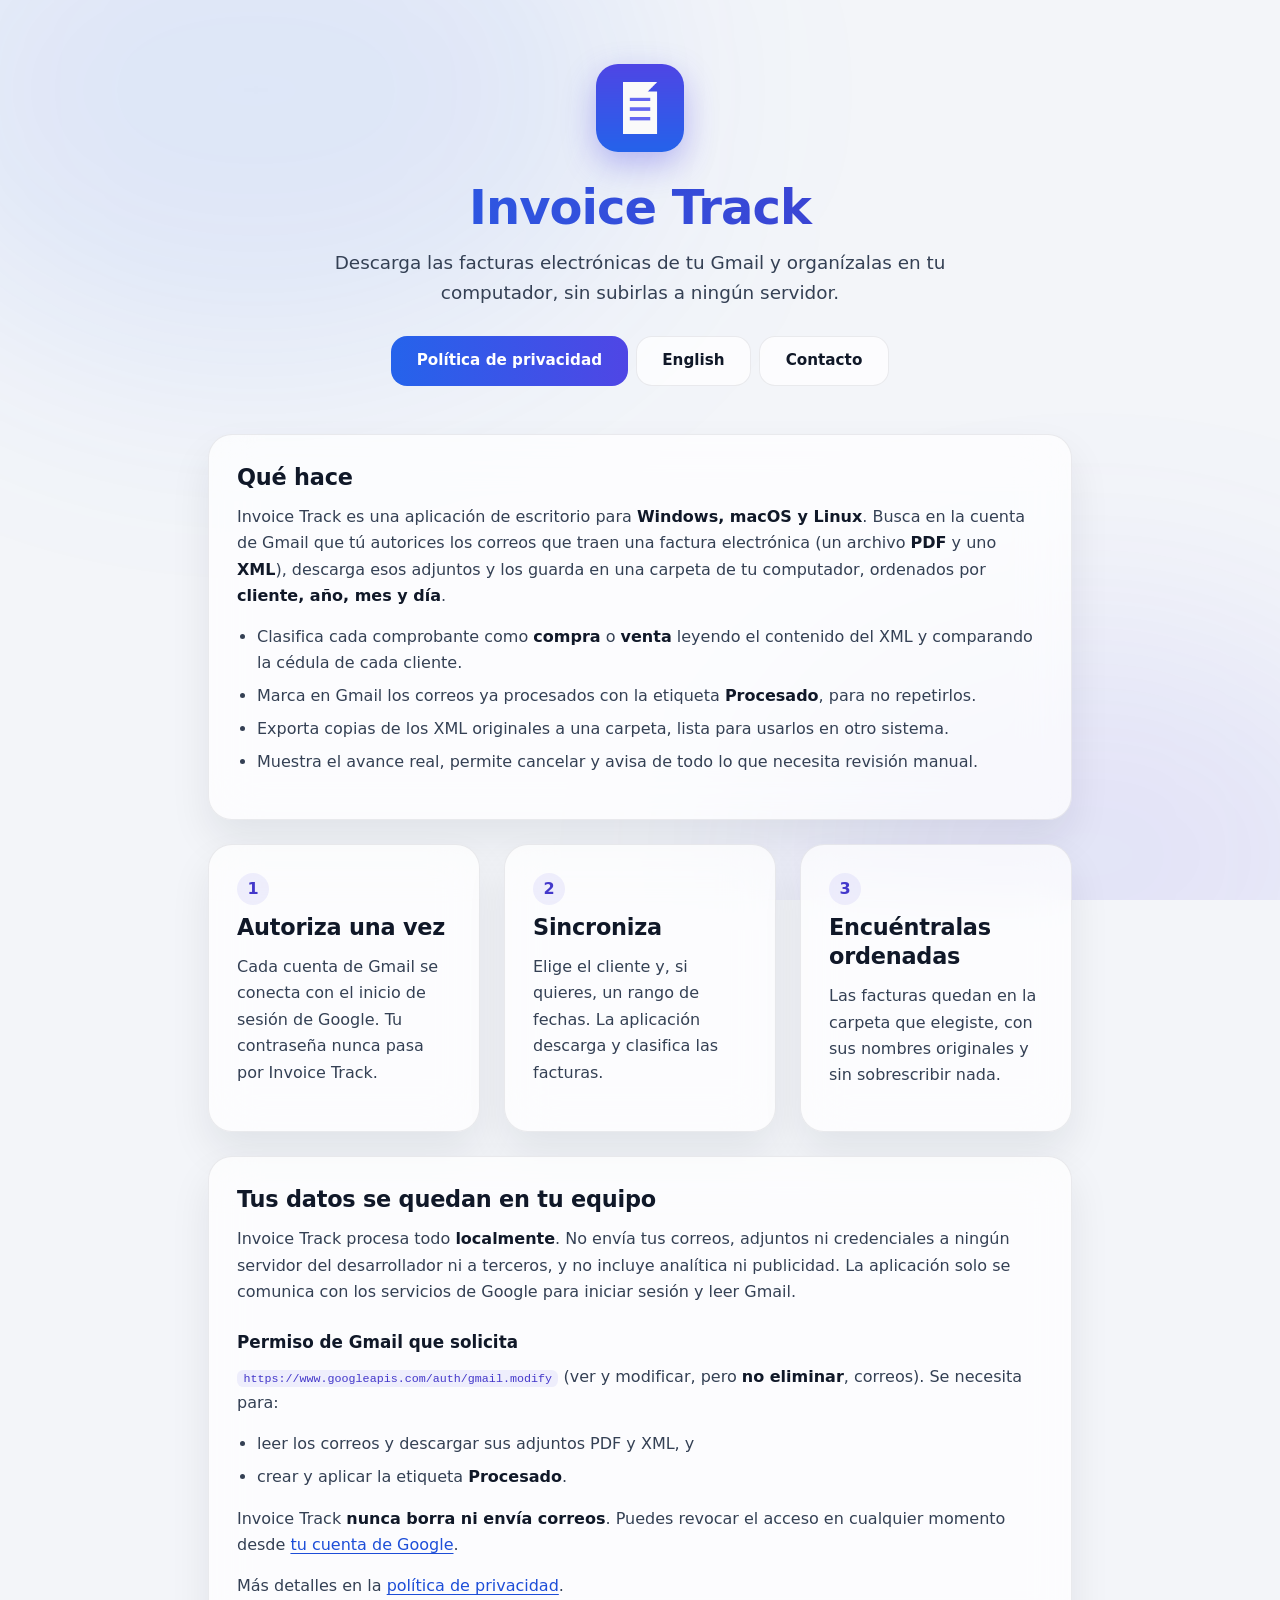
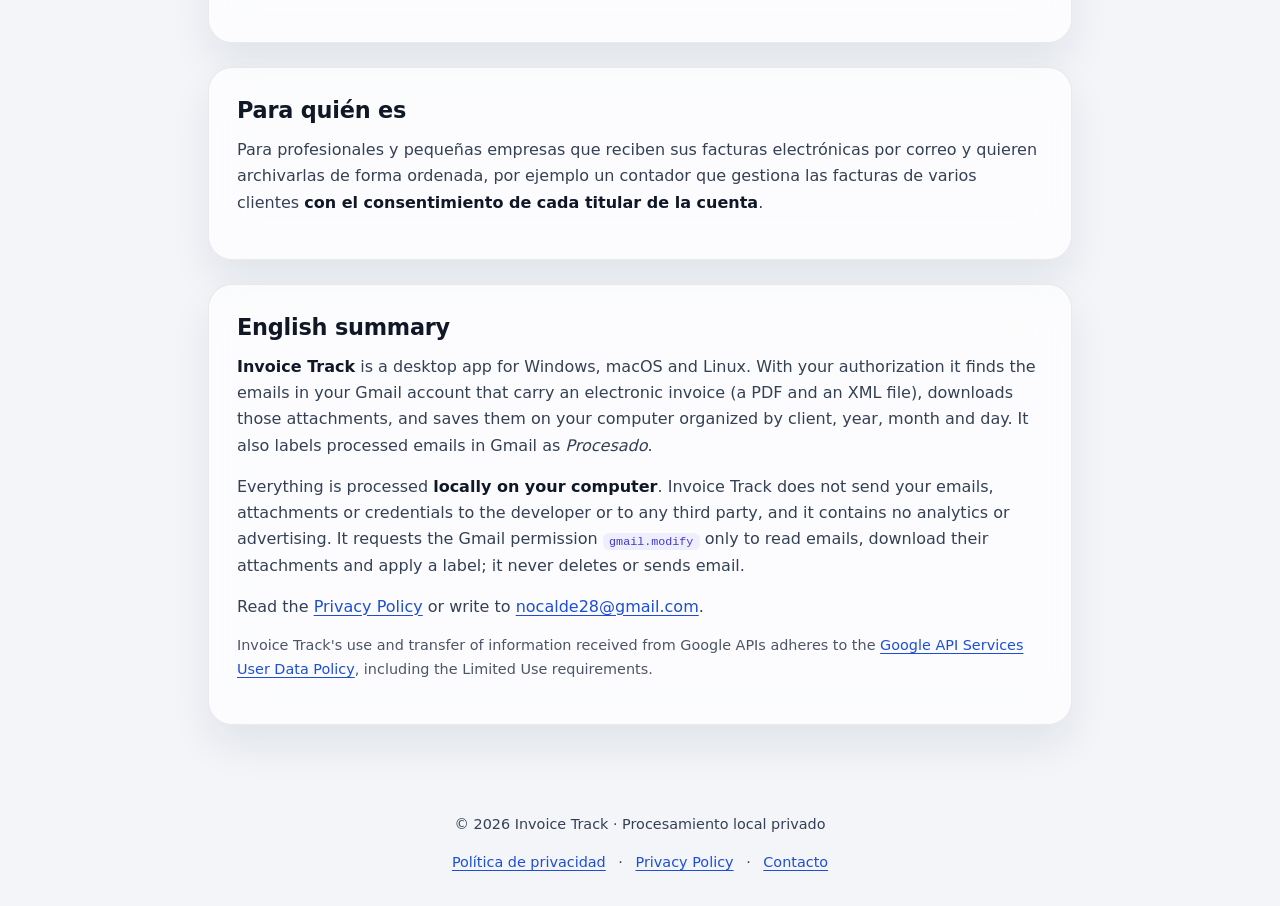
==== index.html @ d2477834 "feat: add Invoice Track homepage and privacy policy" ====
<!DOCTYPE html>
<html lang="es">
<head>
  <meta charset="UTF-8">
  <meta name="viewport" content="width=device-width, initial-scale=1.0">
  <meta name="color-scheme" content="dark light">
  <title>Invoice Track</title>
  <meta name="description" content="Invoice Track es una aplicación de escritorio que descarga las facturas electrónicas (PDF y XML) de tus correos de Gmail y las organiza en tu disco por cliente, año, mes y día.">
  <link rel="icon" type="image/png" href="img/favicon.png">
  <link rel="stylesheet" href="css/site.css">
</head>
<body>
  <div class="orbs" aria-hidden="true"></div>

  <main class="wrap">
    <header class="hero">
      <img class="logo" src="img/logo.png" width="88" height="88" alt="Logotipo de Invoice Track">
      <h1>Invoice Track</h1>
      <p class="lead">Descarga las facturas electrónicas de tu Gmail y organízalas en tu computador, sin subirlas a ningún servidor.</p>
      <nav class="nav" aria-label="Principal">
        <a class="btn" href="privacy.html">Política de privacidad</a>
        <a class="btn secondary" href="#en">English</a>
        <a class="btn secondary" href="mailto:nocalde28@gmail.com">Contacto</a>
      </nav>
    </header>

    <section class="panel" aria-labelledby="que-hace">
      <h2 id="que-hace">Qué hace</h2>
      <p>Invoice Track es una aplicación de escritorio para <strong>Windows, macOS y Linux</strong>. Busca en la cuenta de Gmail que tú autorices los correos que traen una factura electrónica (un archivo <strong>PDF</strong> y uno <strong>XML</strong>), descarga esos adjuntos y los guarda en una carpeta de tu computador, ordenados por <strong>cliente, año, mes y día</strong>.</p>
      <ul>
        <li>Clasifica cada comprobante como <strong>compra</strong> o <strong>venta</strong> leyendo el contenido del XML y comparando la cédula de cada cliente.</li>
        <li>Marca en Gmail los correos ya procesados con la etiqueta <strong>Procesado</strong>, para no repetirlos.</li>
        <li>Exporta copias de los XML originales a una carpeta, lista para usarlos en otro sistema.</li>
        <li>Muestra el avance real, permite cancelar y avisa de todo lo que necesita revisión manual.</li>
      </ul>
    </section>

    <div class="grid">
      <section class="panel" aria-labelledby="paso-1">
        <span class="step" aria-hidden="true">1</span>
        <h2 id="paso-1">Autoriza una vez</h2>
        <p>Cada cuenta de Gmail se conecta con el inicio de sesión de Google. Tu contraseña nunca pasa por Invoice Track.</p>
      </section>
      <section class="panel" aria-labelledby="paso-2">
        <span class="step" aria-hidden="true">2</span>
        <h2 id="paso-2">Sincroniza</h2>
        <p>Elige el cliente y, si quieres, un rango de fechas. La aplicación descarga y clasifica las facturas.</p>
      </section>
      <section class="panel" aria-labelledby="paso-3">
        <span class="step" aria-hidden="true">3</span>
        <h2 id="paso-3">Encuéntralas ordenadas</h2>
        <p>Las facturas quedan en la carpeta que elegiste, con sus nombres originales y sin sobrescribir nada.</p>
      </section>
    </div>

    <section class="panel" aria-labelledby="datos">
      <h2 id="datos">Tus datos se quedan en tu equipo</h2>
      <p>Invoice Track procesa todo <strong>localmente</strong>. No envía tus correos, adjuntos ni credenciales a ningún servidor del desarrollador ni a terceros, y no incluye analítica ni publicidad. La aplicación solo se comunica con los servicios de Google para iniciar sesión y leer Gmail.</p>
      <h3>Permiso de Gmail que solicita</h3>
      <p><code>https://www.googleapis.com/auth/gmail.modify</code> (ver y modificar, pero <strong>no eliminar</strong>, correos). Se necesita para:</p>
      <ul>
        <li>leer los correos y descargar sus adjuntos PDF y XML, y</li>
        <li>crear y aplicar la etiqueta <strong>Procesado</strong>.</li>
      </ul>
      <p>Invoice Track <strong>nunca borra ni envía correos</strong>. Puedes revocar el acceso en cualquier momento desde <a href="https://myaccount.google.com/permissions" rel="noopener">tu cuenta de Google</a>.</p>
      <p>Más detalles en la <a href="privacy.html">política de privacidad</a>.</p>
    </section>

    <section class="panel" aria-labelledby="para-quien">
      <h2 id="para-quien">Para quién es</h2>
      <p>Para profesionales y pequeñas empresas que reciben sus facturas electrónicas por correo y quieren archivarlas de forma ordenada, por ejemplo un contador que gestiona las facturas de varios clientes <strong>con el consentimiento de cada titular de la cuenta</strong>.</p>
    </section>

    <section class="panel" id="en" lang="en" aria-labelledby="en-title">
      <h2 id="en-title">English summary</h2>
      <p><strong>Invoice Track</strong> is a desktop app for Windows, macOS and Linux. With your authorization it finds the emails in your Gmail account that carry an electronic invoice (a PDF and an XML file), downloads those attachments, and saves them on your computer organized by client, year, month and day. It also labels processed emails in Gmail as <em>Procesado</em>.</p>
      <p>Everything is processed <strong>locally on your computer</strong>. Invoice Track does not send your emails, attachments or credentials to the developer or to any third party, and it contains no analytics or advertising. It requests the Gmail permission <code>gmail.modify</code> only to read emails, download their attachments and apply a label; it never deletes or sends email.</p>
      <p>Read the <a href="privacy.html#en">Privacy Policy</a> or write to <a href="mailto:nocalde28@gmail.com">nocalde28@gmail.com</a>.</p>
      <p class="lang-note">Invoice Track's use and transfer of information received from Google APIs adheres to the <a href="https://developers.google.com/terms/api-services-user-data-policy" rel="noopener">Google API Services User Data Policy</a>, including the Limited Use requirements.</p>
    </section>
  </main>

  <footer>
    <p>&copy; 2026 Invoice Track &middot; Procesamiento local privado</p>
    <p><a href="privacy.html">Política de privacidad</a> &middot; <a href="privacy.html#en">Privacy Policy</a> &middot; <a href="mailto:nocalde28@gmail.com">Contacto</a></p>
  </footer>
</body>
</html>
---- css/site.css ----
/* Misma paleta que la app (src/input.css): oscuro por defecto y claro si el sistema lo prefiere. */
:root {
  color-scheme: dark light;
  --bg: #030712;
  --surface: rgba(255, 255, 255, 0.03);
  --border: rgba(255, 255, 255, 0.08);
  --shadow: 0 20px 40px rgba(0, 0, 0, 0.4);
  --text: #f3f4f6;
  --text-2: #d1d5db;
  --muted: #9ca3af;
  --link: #93c5fd;
  --title-from: #60a5fa;
  --title-to: #a5b4fc;
  --orb-1: rgba(37, 99, 235, 0.1);
  --orb-2: rgba(79, 70, 229, 0.1);
  --chip-bg: rgba(99, 102, 241, 0.12);
  --chip-text: #a5b4fc;
}

@media (prefers-color-scheme: light) {
  :root {
    --bg: #f3f5f9;
    --surface: rgba(255, 255, 255, 0.72);
    --border: rgba(15, 23, 42, 0.08);
    --shadow: 0 20px 40px rgba(15, 23, 42, 0.08);
    --text: #101828;
    --text-2: #344054;
    --muted: #4b5565;
    --link: #1d4ed8;
    --title-from: #2563eb;
    --title-to: #4338ca;
    --chip-bg: rgba(79, 70, 229, 0.08);
    --chip-text: #4338ca;
  }
}

* { box-sizing: border-box; }

html { scroll-behavior: smooth; }

body {
  margin: 0;
  min-height: 100vh;
  background: var(--bg);
  color: var(--text);
  font-family: Inter, ui-sans-serif, system-ui, -apple-system, "Segoe UI", Roboto, "Helvetica Neue", Arial, sans-serif;
  line-height: 1.65;
  -webkit-font-smoothing: antialiased;
}

::selection { background: rgba(99, 102, 241, 0.3); }

/* Orbes difuminados del fondo (como en la app) */
.orbs { position: fixed; inset: 0; overflow: hidden; pointer-events: none; z-index: 0; }
.orbs::before, .orbs::after { content: ""; position: absolute; border-radius: 50%; filter: blur(120px); }
.orbs::before { top: -20%; left: -10%; width: 60%; height: 60%; background: var(--orb-1); }
.orbs::after { bottom: -20%; right: -10%; width: 50%; height: 50%; background: var(--orb-2); }

.wrap { position: relative; z-index: 1; max-width: 56rem; margin: 0 auto; padding: 4rem 1rem 2rem; }

a { color: var(--link); text-underline-offset: 3px; }
a:hover { text-decoration-thickness: 2px; }
a:focus-visible, .btn:focus-visible { outline: 2px solid #6366f1; outline-offset: 3px; border-radius: 6px; }

/* Cabecera */
.hero { text-align: center; margin-bottom: 3rem; }
.hero .logo { width: 88px; height: 88px; border-radius: 22px; box-shadow: 0 12px 32px rgba(79, 70, 229, 0.35); }
h1 {
  margin: 1.25rem 0 0.75rem;
  font-size: clamp(2.25rem, 6vw, 3rem);
  line-height: 1.15;
  font-weight: 700;
  letter-spacing: -0.02em;
  background: linear-gradient(90deg, var(--title-from), var(--title-to));
  -webkit-background-clip: text;
  background-clip: text;
  color: transparent;
}
.lead { max-width: 40rem; margin: 0 auto; font-size: 1.15rem; color: var(--text-2); }

.nav { display: flex; flex-wrap: wrap; gap: 0.5rem; justify-content: center; margin-top: 1.75rem; }
.btn {
  display: inline-flex; align-items: center; justify-content: center;
  padding: 0.7rem 1.6rem; font-weight: 600; font-size: 0.95rem; text-decoration: none; color: #fff;
  background: linear-gradient(90deg, #2563eb, #4f46e5); border-radius: 1rem;
  transition: transform 0.2s ease, box-shadow 0.2s ease;
}
.btn:hover { transform: scale(1.02); box-shadow: 0 0 30px rgba(79, 70, 229, 0.35); text-decoration: none; }
.btn.secondary { background: var(--surface); color: var(--text); border: 1px solid var(--border); }
.btn.secondary:hover { box-shadow: none; }

/* Paneles de vidrio */
.panel {
  background: var(--surface);
  border: 1px solid var(--border);
  box-shadow: var(--shadow);
  -webkit-backdrop-filter: blur(24px);
  backdrop-filter: blur(24px);
  border-radius: 1.5rem;
  padding: 1.75rem;
  margin-bottom: 1.5rem;
}
h2 { margin: 0 0 0.75rem; font-size: 1.4rem; line-height: 1.3; letter-spacing: -0.01em; }
h3 { margin: 1.5rem 0 0.4rem; font-size: 1.05rem; color: var(--text); }
p { margin: 0 0 0.9rem; color: var(--text-2); }
ul { margin: 0 0 1rem; padding-left: 1.25rem; color: var(--text-2); }
li { margin-bottom: 0.4rem; }
strong { color: var(--text); }

.grid { display: grid; gap: 1.5rem; grid-template-columns: repeat(auto-fit, minmax(15rem, 1fr)); margin-bottom: 1.5rem; }
.grid .panel { margin-bottom: 0; }
.step { display: inline-flex; width: 2rem; height: 2rem; align-items: center; justify-content: center;
  border-radius: 50%; background: var(--chip-bg); color: var(--chip-text); font-weight: 700; margin-bottom: 0.5rem; }

.chip { display: inline-block; padding: 0.15rem 0.6rem; border-radius: 999px; background: var(--chip-bg);
  color: var(--chip-text); font-size: 0.8rem; font-weight: 600; margin-right: 0.4rem; }

code { padding: 0.1rem 0.4rem; border-radius: 0.4rem; background: var(--chip-bg); color: var(--chip-text); font-size: 0.9em; }

table { width: 100%; border-collapse: collapse; margin: 0.5rem 0 1rem; font-size: 0.95rem; }
th, td { text-align: left; vertical-align: top; padding: 0.6rem 0.75rem; border-bottom: 1px solid var(--border); color: var(--text-2); }
th { color: var(--text); font-weight: 600; }
.table-scroll { overflow-x: auto; }

.lang-note { font-size: 0.9rem; color: var(--muted); }
.updated { font-size: 0.9rem; color: var(--muted); }

footer { text-align: center; padding: 2rem 0 1rem; color: var(--muted); font-size: 0.9rem; }
footer a { margin: 0 0.5rem; }

@media (prefers-reduced-motion: reduce) {
  html { scroll-behavior: auto; }
  .btn { transition: none; }
}
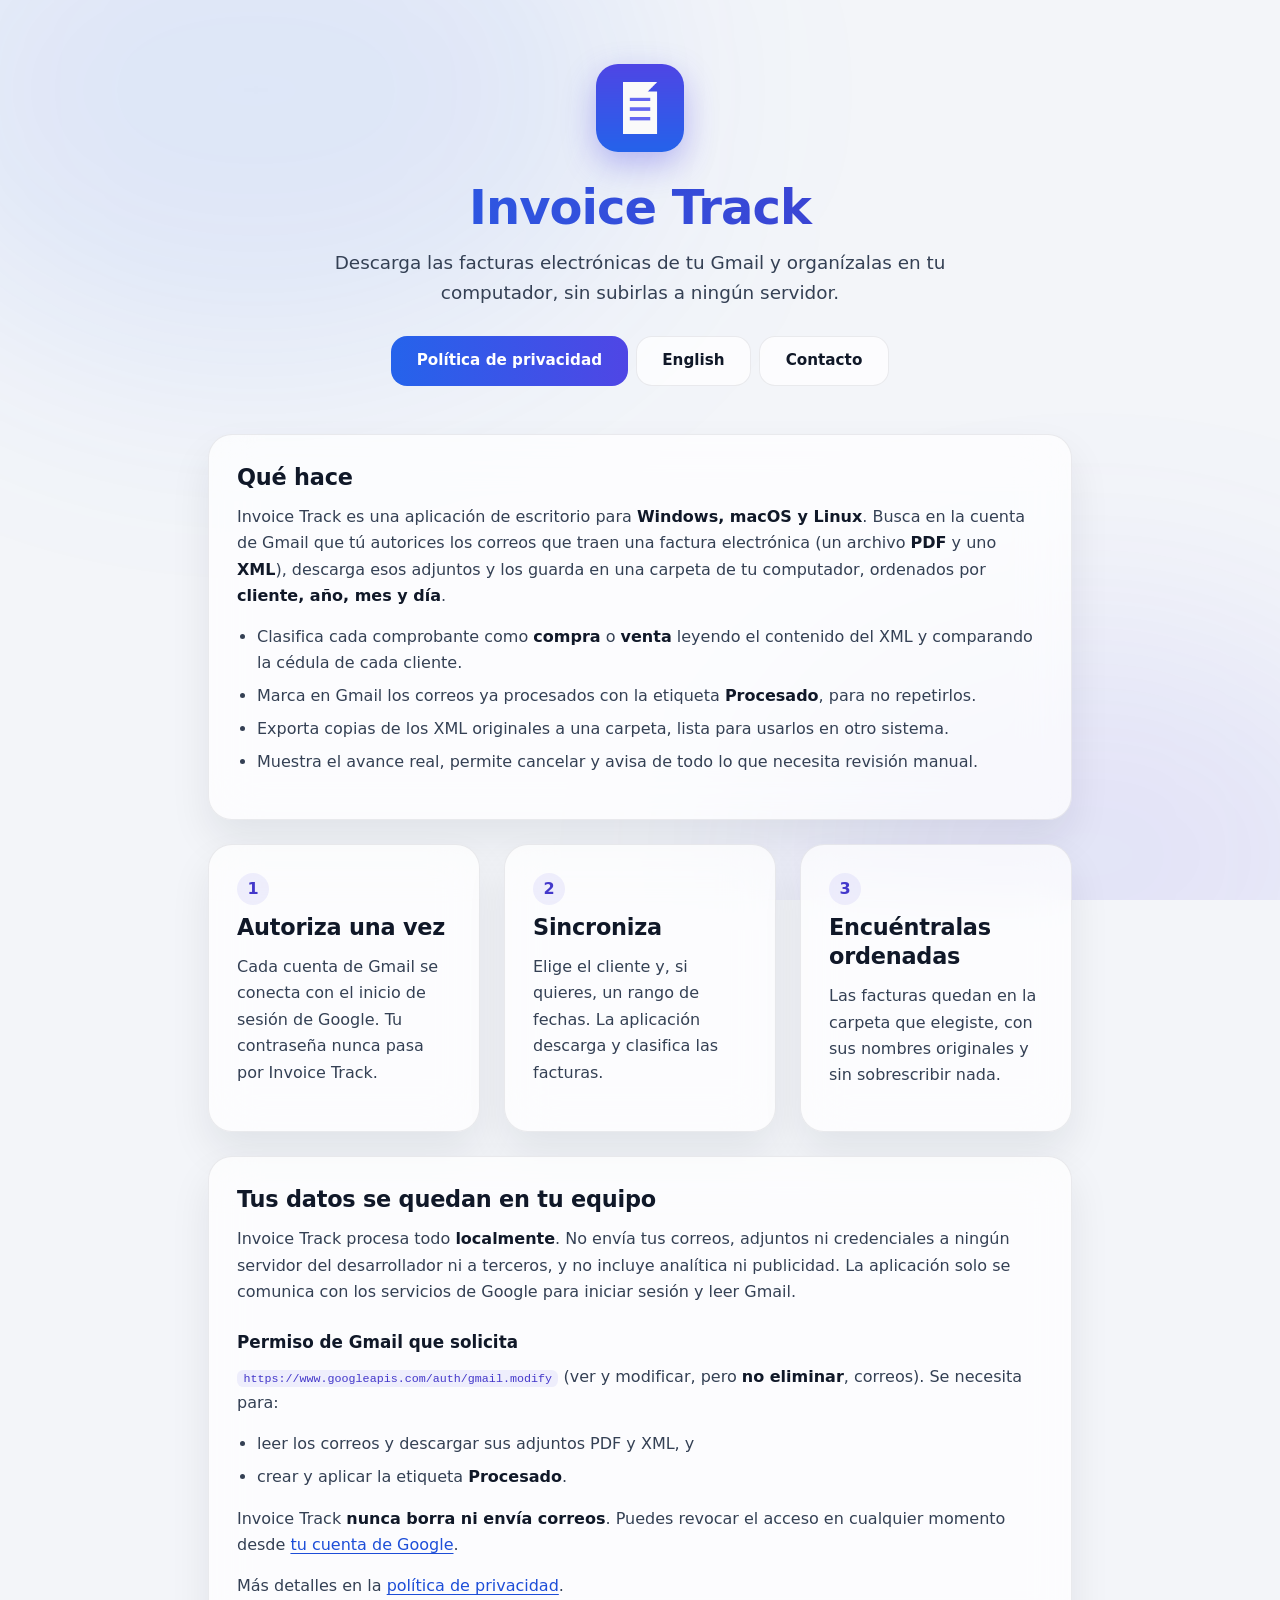
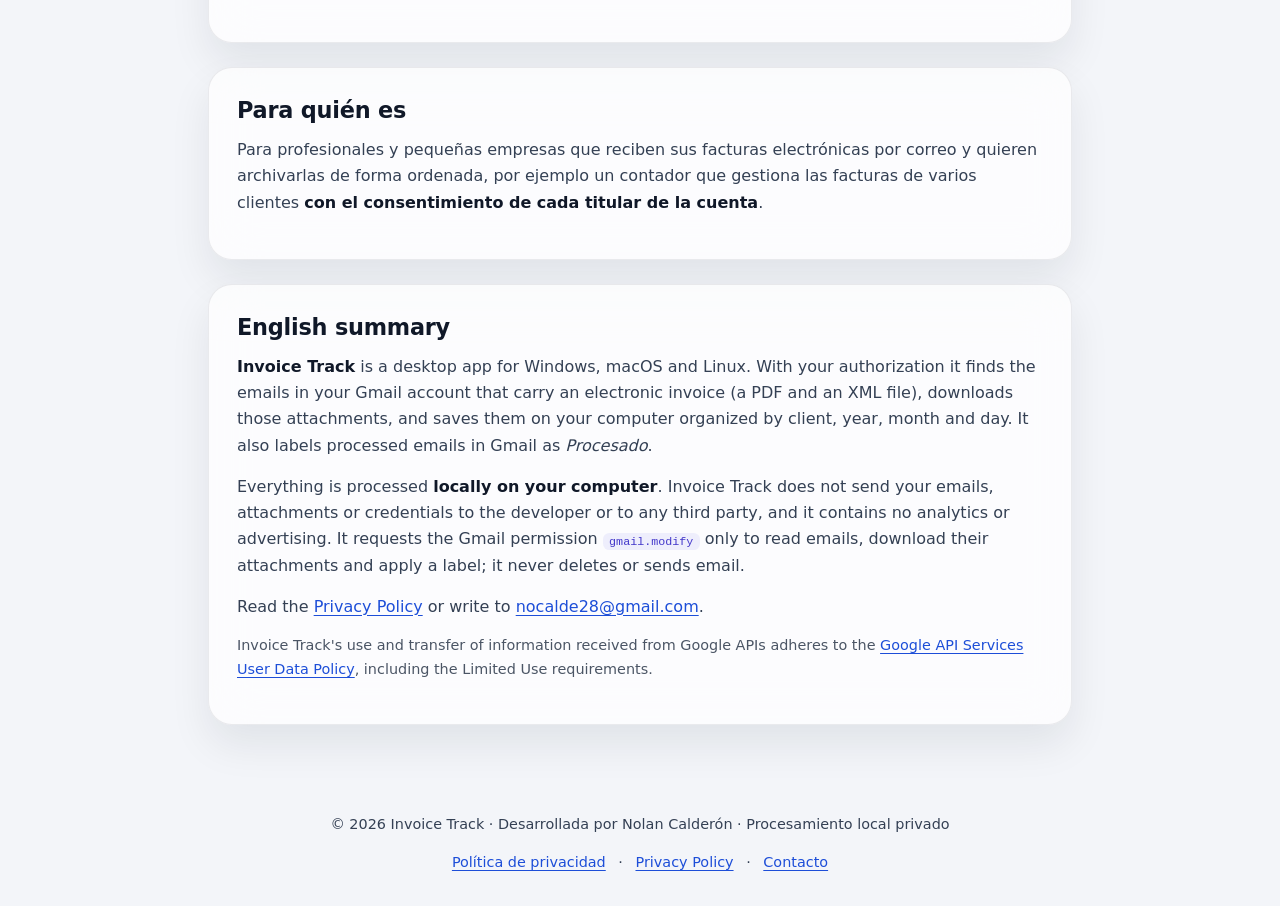
==== commit 21942566: "docs: name Nolan Calderón as responsible for the app and its policy" ====
--- a/index.html
+++ b/index.html
@@ -81,7 +81,7 @@
   </main>
 
   <footer>
-    <p>&copy; 2026 Invoice Track &middot; Procesamiento local privado</p>
+    <p>&copy; 2026 Invoice Track &middot; Desarrollada por Nolan Calderón &middot; Procesamiento local privado</p>
     <p><a href="privacy.html">Política de privacidad</a> &middot; <a href="privacy.html#en">Privacy Policy</a> &middot; <a href="mailto:nocalde28@gmail.com">Contacto</a></p>
   </footer>
 </body>
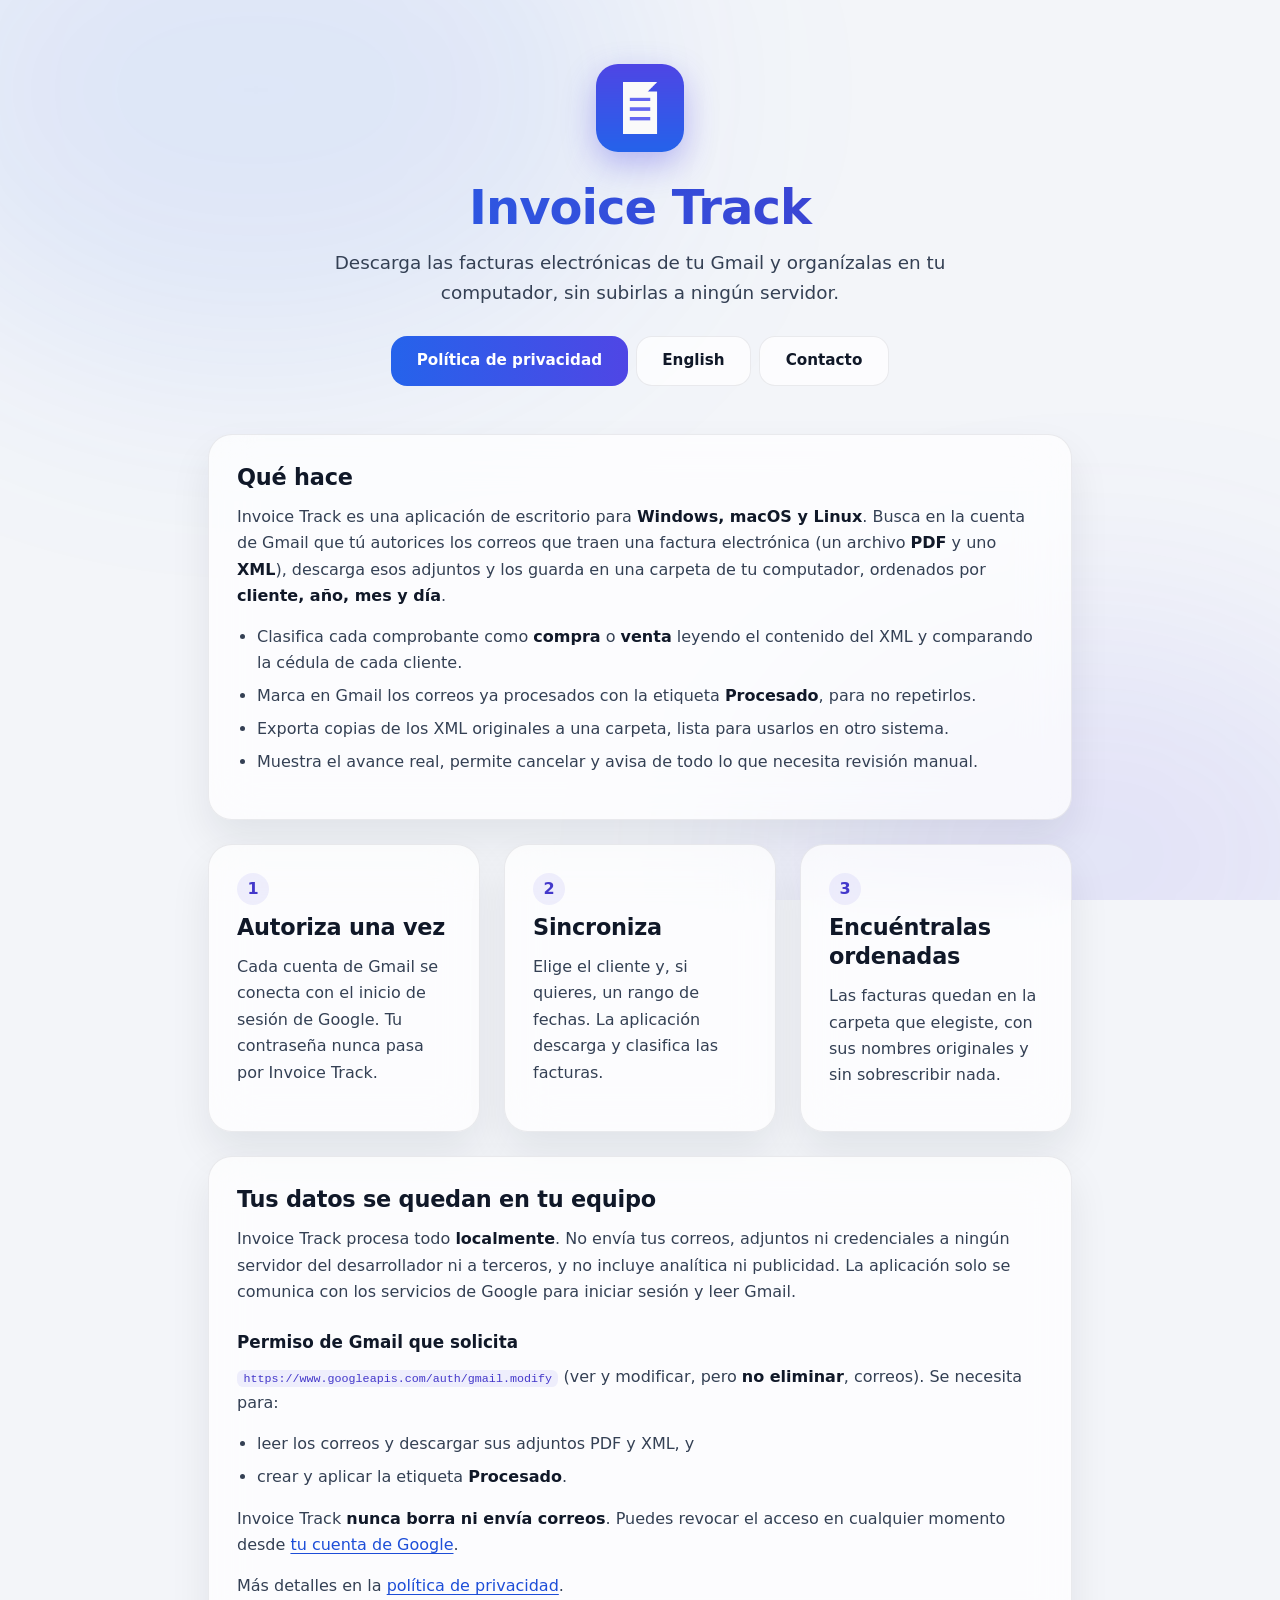
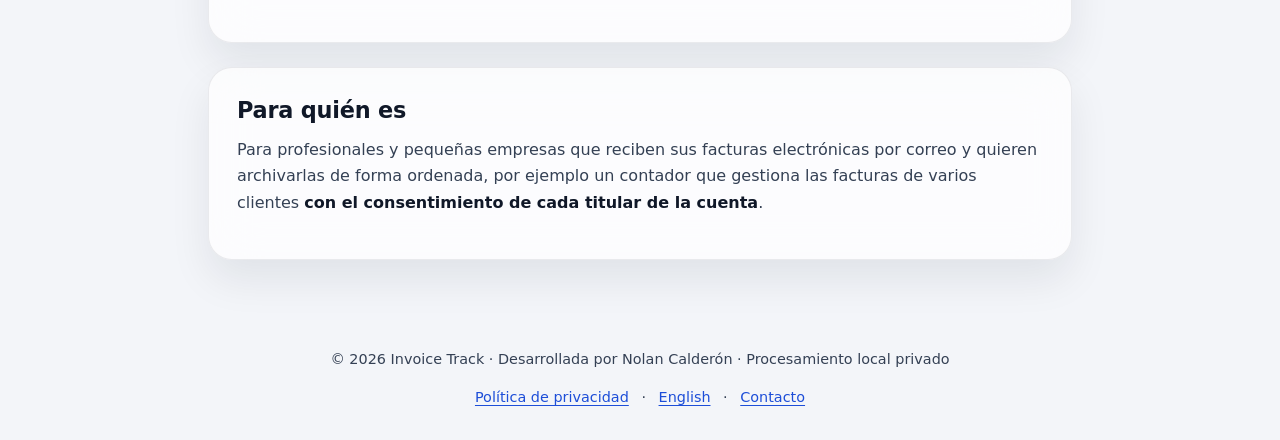
==== commit f9e6e37b: "docs: separate Spanish and English privacy pages" ====
--- a/index.html
+++ b/index.html
@@ -19,7 +19,7 @@
       <p class="lead">Descarga las facturas electrónicas de tu Gmail y organízalas en tu computador, sin subirlas a ningún servidor.</p>
       <nav class="nav" aria-label="Principal">
         <a class="btn" href="privacy.html">Política de privacidad</a>
-        <a class="btn secondary" href="#en">English</a>
+        <a class="btn secondary" href="privacy-en.html">English</a>
         <a class="btn secondary" href="mailto:nocalde28@gmail.com">Contacto</a>
       </nav>
     </header>
@@ -71,18 +71,11 @@
       <p>Para profesionales y pequeñas empresas que reciben sus facturas electrónicas por correo y quieren archivarlas de forma ordenada, por ejemplo un contador que gestiona las facturas de varios clientes <strong>con el consentimiento de cada titular de la cuenta</strong>.</p>
     </section>
 
-    <section class="panel" id="en" lang="en" aria-labelledby="en-title">
-      <h2 id="en-title">English summary</h2>
-      <p><strong>Invoice Track</strong> is a desktop app for Windows, macOS and Linux. With your authorization it finds the emails in your Gmail account that carry an electronic invoice (a PDF and an XML file), downloads those attachments, and saves them on your computer organized by client, year, month and day. It also labels processed emails in Gmail as <em>Procesado</em>.</p>
-      <p>Everything is processed <strong>locally on your computer</strong>. Invoice Track does not send your emails, attachments or credentials to the developer or to any third party, and it contains no analytics or advertising. It requests the Gmail permission <code>gmail.modify</code> only to read emails, download their attachments and apply a label; it never deletes or sends email.</p>
-      <p>Read the <a href="privacy.html#en">Privacy Policy</a> or write to <a href="mailto:nocalde28@gmail.com">nocalde28@gmail.com</a>.</p>
-      <p class="lang-note">Invoice Track's use and transfer of information received from Google APIs adheres to the <a href="https://developers.google.com/terms/api-services-user-data-policy" rel="noopener">Google API Services User Data Policy</a>, including the Limited Use requirements.</p>
-    </section>
-  </main>
+      </main>
 
   <footer>
     <p>&copy; 2026 Invoice Track &middot; Desarrollada por Nolan Calderón &middot; Procesamiento local privado</p>
-    <p><a href="privacy.html">Política de privacidad</a> &middot; <a href="privacy.html#en">Privacy Policy</a> &middot; <a href="mailto:nocalde28@gmail.com">Contacto</a></p>
+    <p><a href="privacy.html">Política de privacidad</a> &middot; <a href="privacy-en.html">English</a> &middot; <a href="mailto:nocalde28@gmail.com">Contacto</a></p>
   </footer>
 </body>
 </html>
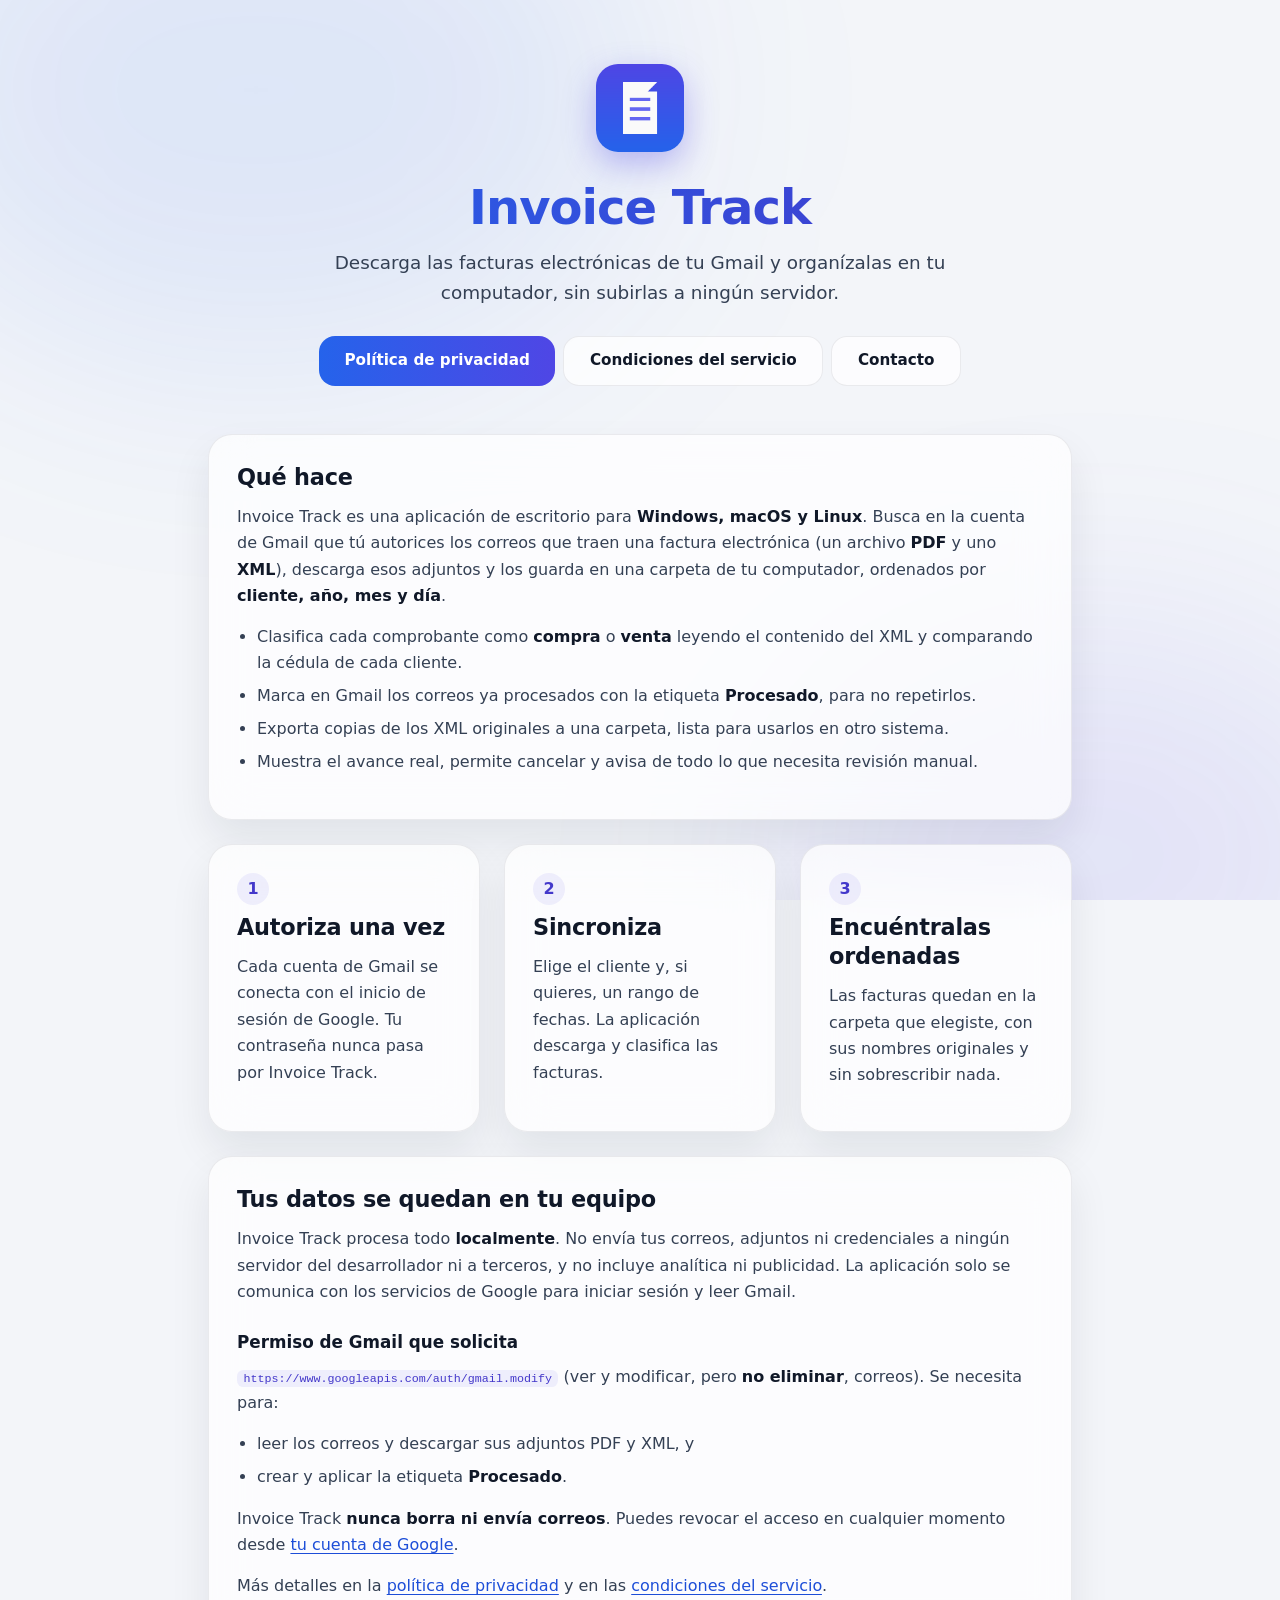
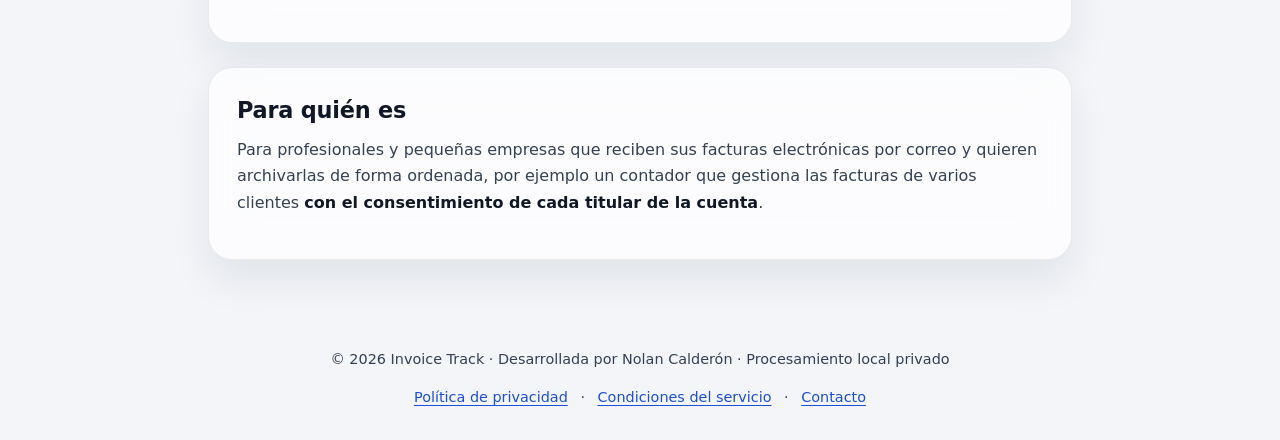
==== commit a8168610: "docs: add terms of service and keep language switch only on legal pages" ====
--- a/index.html
+++ b/index.html
@@ -19,7 +19,7 @@
       <p class="lead">Descarga las facturas electrónicas de tu Gmail y organízalas en tu computador, sin subirlas a ningún servidor.</p>
       <nav class="nav" aria-label="Principal">
         <a class="btn" href="privacy.html">Política de privacidad</a>
-        <a class="btn secondary" href="privacy-en.html">English</a>
+        <a class="btn secondary" href="terms.html">Condiciones del servicio</a>
         <a class="btn secondary" href="mailto:nocalde28@gmail.com">Contacto</a>
       </nav>
     </header>
@@ -63,7 +63,7 @@
         <li>crear y aplicar la etiqueta <strong>Procesado</strong>.</li>
       </ul>
       <p>Invoice Track <strong>nunca borra ni envía correos</strong>. Puedes revocar el acceso en cualquier momento desde <a href="https://myaccount.google.com/permissions" rel="noopener">tu cuenta de Google</a>.</p>
-      <p>Más detalles en la <a href="privacy.html">política de privacidad</a>.</p>
+      <p>Más detalles en la <a href="privacy.html">política de privacidad</a> y en las <a href="terms.html">condiciones del servicio</a>.</p>
     </section>
 
     <section class="panel" aria-labelledby="para-quien">
@@ -75,7 +75,7 @@
 
   <footer>
     <p>&copy; 2026 Invoice Track &middot; Desarrollada por Nolan Calderón &middot; Procesamiento local privado</p>
-    <p><a href="privacy.html">Política de privacidad</a> &middot; <a href="privacy-en.html">English</a> &middot; <a href="mailto:nocalde28@gmail.com">Contacto</a></p>
+    <p><a href="privacy.html">Política de privacidad</a> &middot; <a href="terms.html">Condiciones del servicio</a> &middot; <a href="mailto:nocalde28@gmail.com">Contacto</a></p>
   </footer>
 </body>
 </html>
